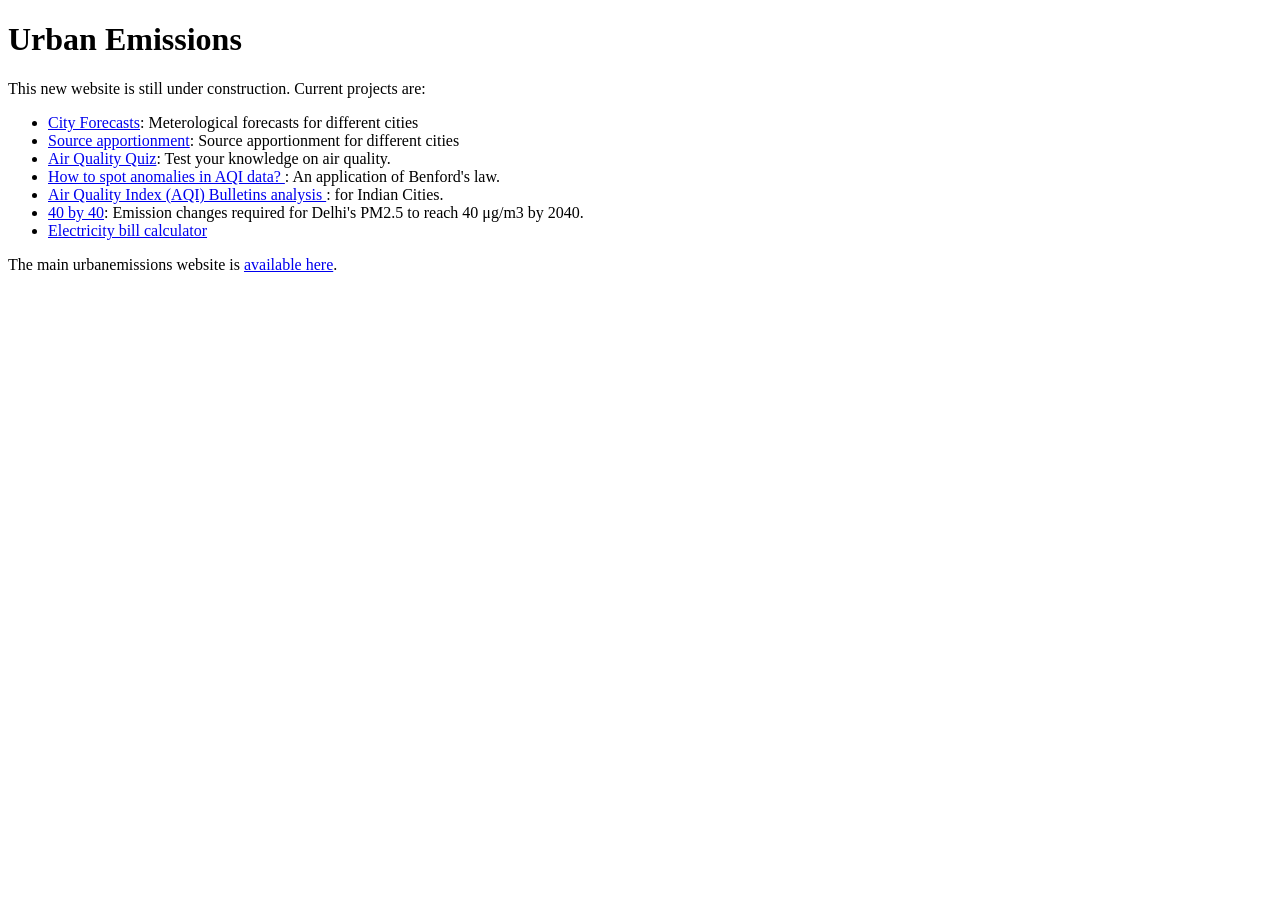
==== index.html @ 8eb144e7 "UPDATE Electricity slab calculator - editable tariff slabs" ====
<!DOCTYPE html>
<html>
<head>
  <title>Urban Emissions</title>
  <link rel="icon" href="ue.jpeg" type="image/jpeg">
</head>

<body>
<h1> Urban Emissions </h1> 
<p>This new website is still under construction. Current projects are:</p>

<ul>
<li><a href="forecasts/index.html">City Forecasts</a>: Meterological forecasts for different cities</li>
<li><a href="source_apportionment/index.html">Source apportionment</a>: Source apportionment for different cities</li>
<li><a href="https://urbanemissionsinfo.github.io/airqualityquiz/">Air Quality Quiz</a>: Test your knowledge on air quality.</li>
<li><a href="https://urbanemissionsinfo.github.io/Benford/">How to spot anomalies in AQI data? </a>:  An application of Benford's law.</li>
<li><a href="https://urbanemissionsinfo.github.io/AQI_bulletins/"> Air Quality Index (AQI) Bulletins analysis </a>:  for Indian Cities.</li>
<li><a href="https://urbanemissionsinfo.github.io/SolvingDelhiPollution/">40 by 40</a>: Emission changes required for Delhi's PM2.5 to reach 40 μg/m3 by 2040.</li>
<li><a href="https://urbanemissionsinfo.github.io/ElectricityCalculator/">Electricity bill calculator</a></li>

</ul>

<p>The main urbanemissions website is <a href="https://urbanemissions.info/">available here</a>.</p>
</body>
</html>
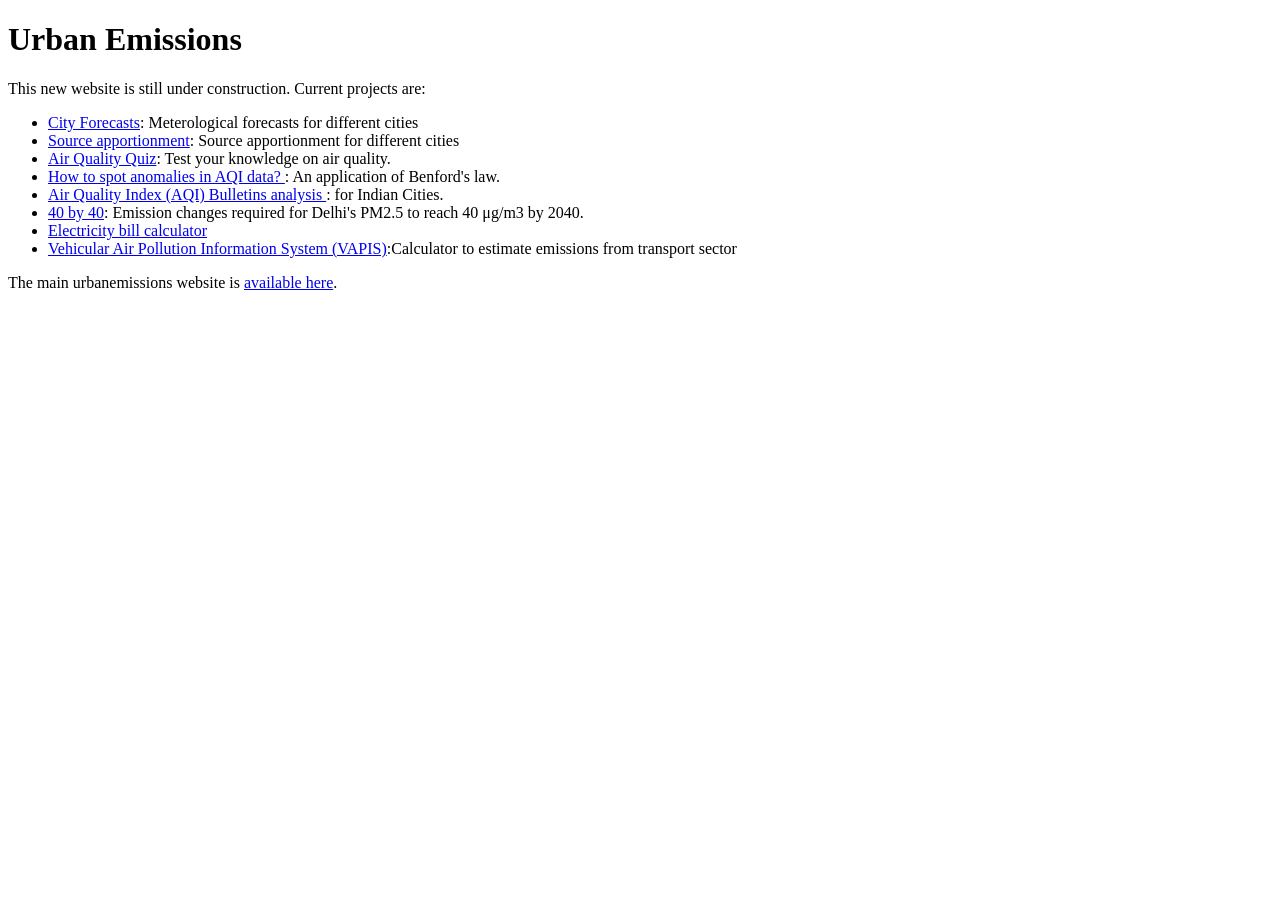
==== commit 2afc6859: "ADD Transport emissions calculatro to the list" ====
--- a/index.html
+++ b/index.html
@@ -17,6 +17,7 @@
 <li><a href="https://urbanemissionsinfo.github.io/AQI_bulletins/"> Air Quality Index (AQI) Bulletins analysis </a>:  for Indian Cities.</li>
 <li><a href="https://urbanemissionsinfo.github.io/SolvingDelhiPollution/">40 by 40</a>: Emission changes required for Delhi's PM2.5 to reach 40 μg/m3 by 2040.</li>
 <li><a href="https://urbanemissionsinfo.github.io/ElectricityCalculator/">Electricity bill calculator</a></li>
+<li><a href="https://urbanemissionsinfo.github.io/TransportEmissions/">Vehicular Air Pollution Information System (VAPIS)</a>:Calculator to estimate emissions from transport sector</li>
 
 </ul>
 
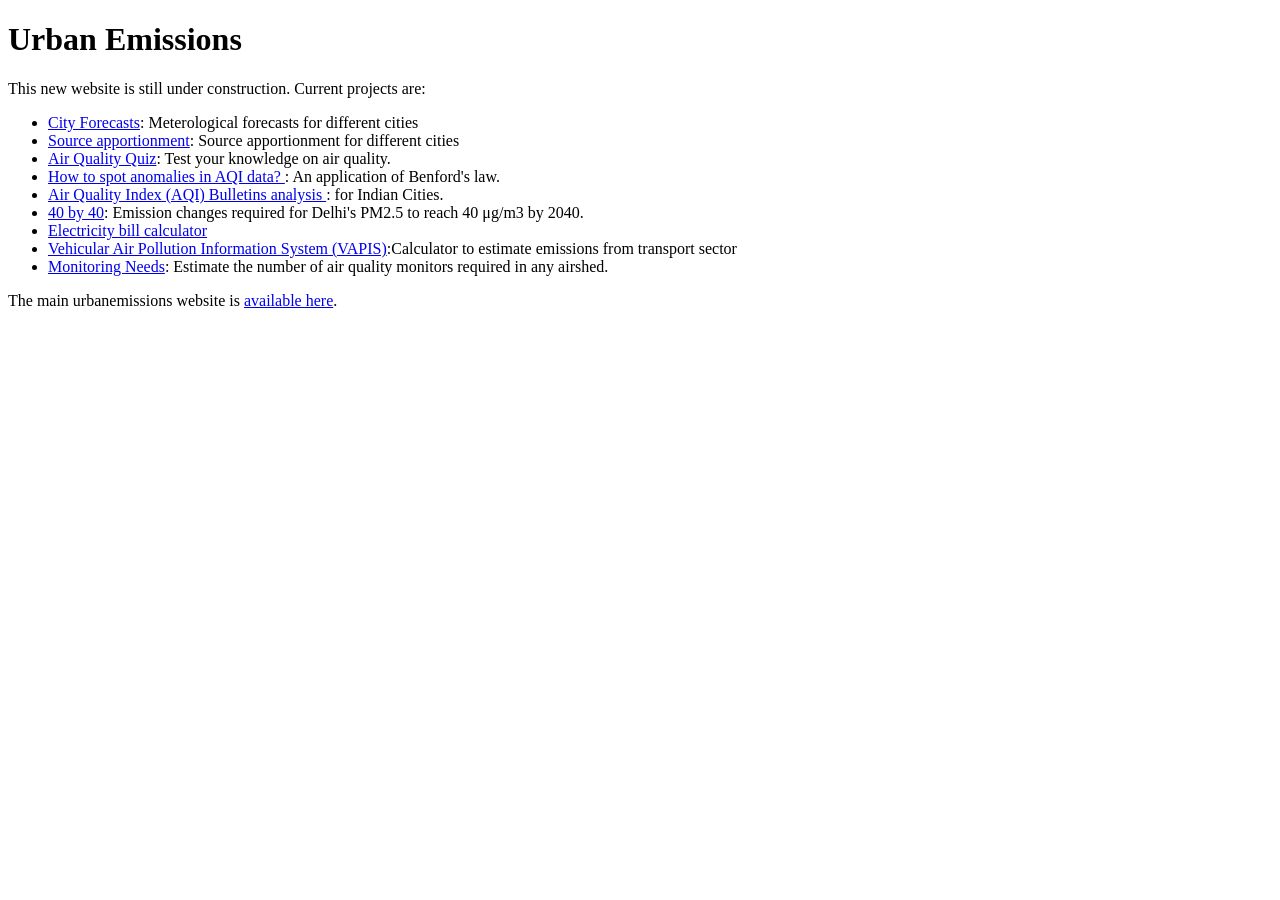
==== commit b1f04c62: "ADD Monitoring Needs" ====
--- a/index.html
+++ b/index.html
@@ -18,6 +18,7 @@
 <li><a href="https://urbanemissionsinfo.github.io/SolvingDelhiPollution/">40 by 40</a>: Emission changes required for Delhi's PM2.5 to reach 40 μg/m3 by 2040.</li>
 <li><a href="https://urbanemissionsinfo.github.io/ElectricityCalculator/">Electricity bill calculator</a></li>
 <li><a href="https://urbanemissionsinfo.github.io/TransportEmissions/">Vehicular Air Pollution Information System (VAPIS)</a>:Calculator to estimate emissions from transport sector</li>
+<li><a href="https://urbanemissionsinfo.github.io/MonitoringNeeds/">Monitoring Needs</a>: Estimate the number of air quality monitors required in any airshed.</li>
 
 </ul>
 
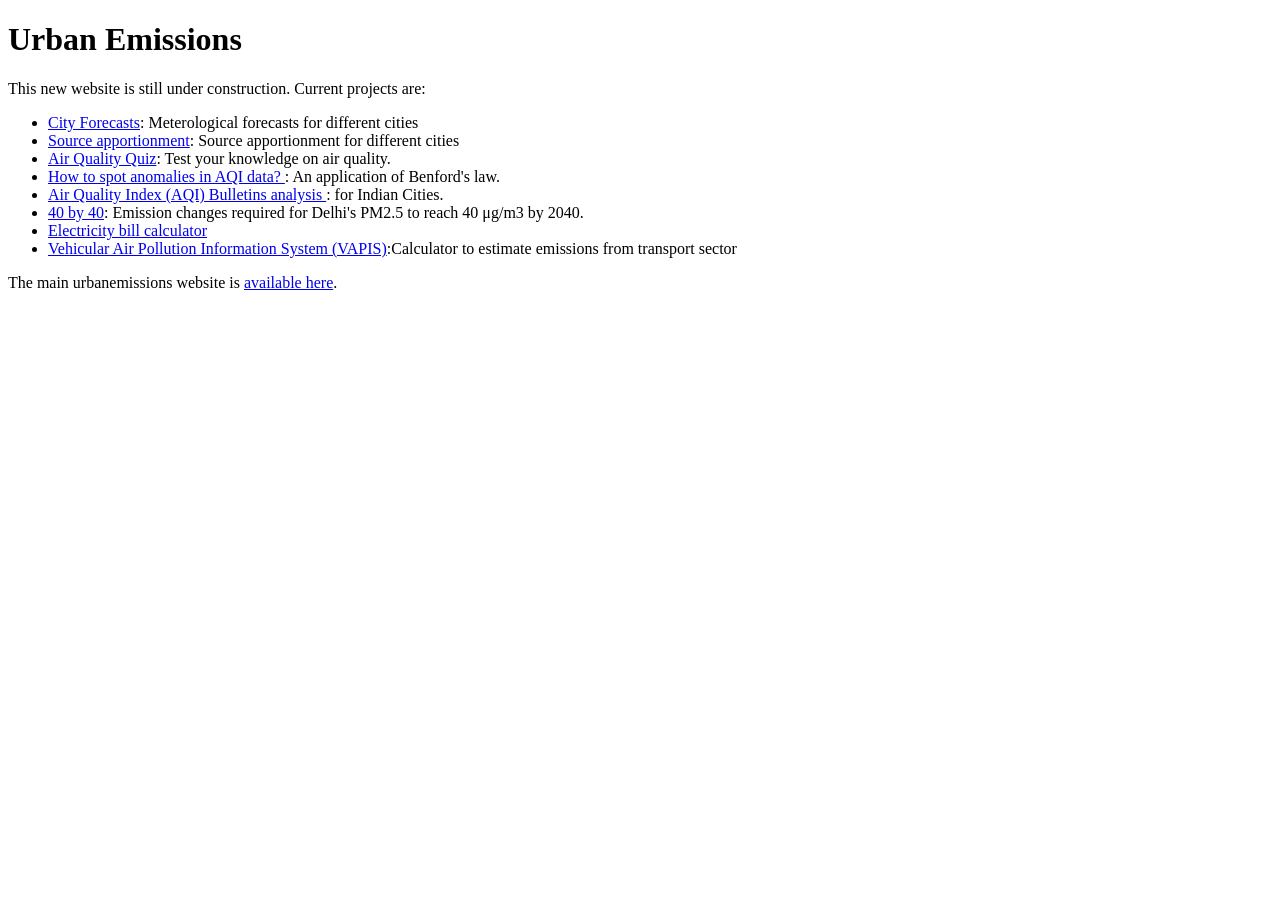
==== commit 08307345: "UPDATE Links" ====
--- a/index.html
+++ b/index.html
@@ -18,7 +18,7 @@
 <li><a href="https://urbanemissionsinfo.github.io/SolvingDelhiPollution/">40 by 40</a>: Emission changes required for Delhi's PM2.5 to reach 40 μg/m3 by 2040.</li>
 <li><a href="https://urbanemissionsinfo.github.io/ElectricityCalculator/">Electricity bill calculator</a></li>
 <li><a href="https://urbanemissionsinfo.github.io/TransportEmissions/">Vehicular Air Pollution Information System (VAPIS)</a>:Calculator to estimate emissions from transport sector</li>
-<li><a href="https://urbanemissionsinfo.github.io/MonitoringNeeds/">Monitoring Needs</a>: Estimate the number of air quality monitors required in any airshed.</li>
+<!-- <li><a href="https://urbanemissionsinfo.github.io/MonitoringNeeds/">Monitoring Needs</a>: Estimate the number of air quality monitors required in any airshed.</li> -->
 
 </ul>
 
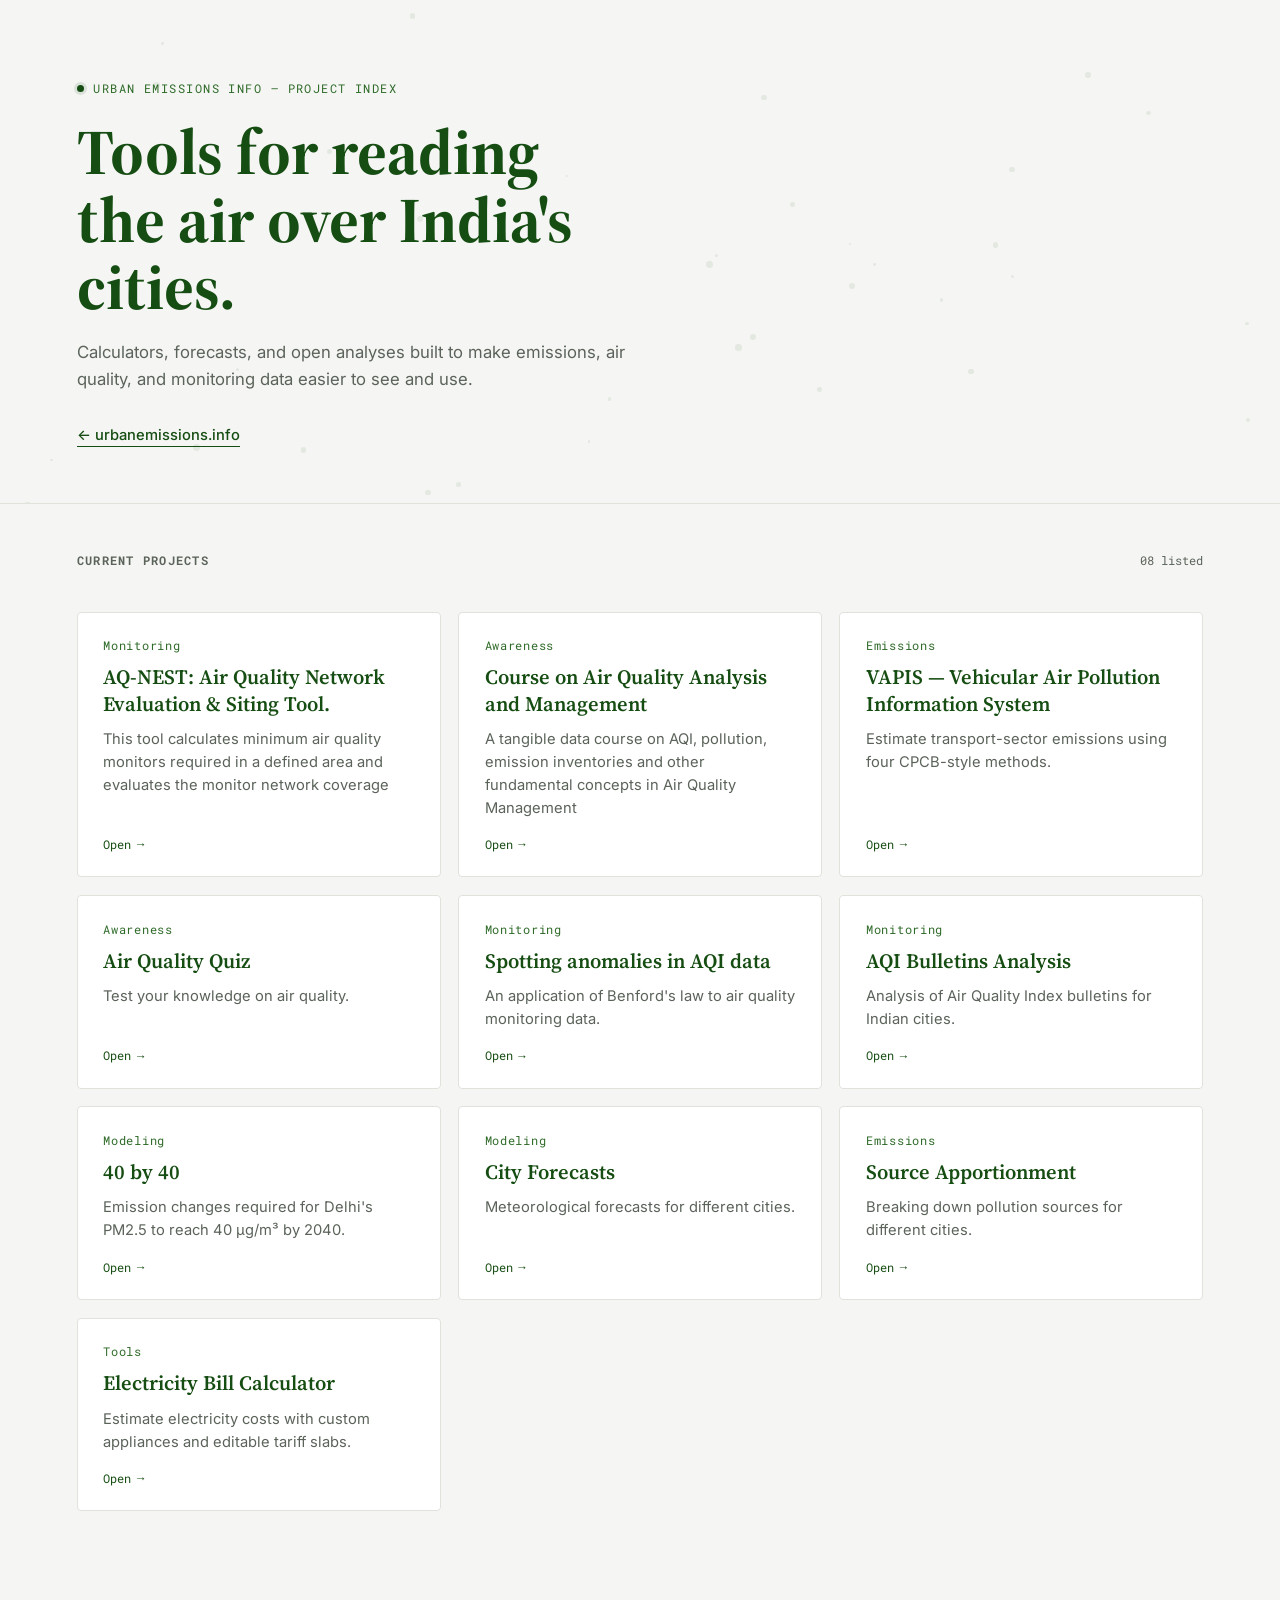
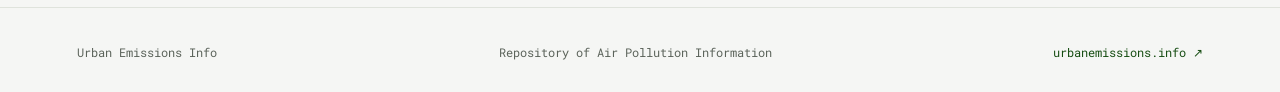
==== commit aa885f15: "UPDATE design of the list" ====
--- a/index.html
+++ b/index.html
@@ -1,27 +1,378 @@
 <!DOCTYPE html>
-<html>
+<html lang="en">
 <head>
-  <title>Urban Emissions</title>
-  <link rel="icon" href="ue.jpeg" type="image/jpeg">
+<meta charset="UTF-8">
+<meta name="viewport" content="width=device-width, initial-scale=1.0">
+<title>Urban Emissions — Projects</title>
+<link rel="icon" href="ue.jpeg" type="image/jpeg">
+<link rel="preconnect" href="https://fonts.googleapis.com">
+<link rel="preconnect" href="https://fonts.gstatic.com" crossorigin>
+<link href="https://fonts.googleapis.com/css2?family=Source+Serif+4:opsz,wght@8..60,400;8..60,600;8..60,700&family=Inter:wght@400;500;600&family=Roboto+Mono:wght@400;500&display=swap" rel="stylesheet">
+<style>
+  :root{
+    --green: #164D12;
+    --green-soft: #2f6b29;
+    --bg: #f5f6f4;
+    --card: #ffffff;
+    --ink: #1b1f1a;
+    --ink-soft: #5b635a;
+    --line: #dfe3dc;
+    --mono: 'Roboto Mono', monospace;
+  }
+
+  *{ box-sizing: border-box; }
+  html{ scroll-behavior: smooth; }
+
+  body{
+    margin:0;
+    background: var(--bg);
+    color: var(--ink);
+    font-family: 'Inter', sans-serif;
+    -webkit-font-smoothing: antialiased;
+  }
+
+  a{ color: inherit; }
+
+  /* ---------- Header / Hero ---------- */
+  header{
+    padding: 5rem 6vw 3.5rem;
+    position: relative;
+    overflow: hidden;
+    border-bottom: 1px solid var(--line);
+  }
+
+  .eyebrow{
+    font-family: var(--mono);
+    font-size: 0.75rem;
+    letter-spacing: 0.12em;
+    text-transform: uppercase;
+    color: var(--green-soft);
+    display: flex;
+    align-items: center;
+    gap: 0.6rem;
+    margin-bottom: 1.4rem;
+  }
+
+  .eyebrow::before{
+    content: '';
+    width: 7px;
+    height: 7px;
+    border-radius: 50%;
+    background: var(--green);
+    display: inline-block;
+    box-shadow: 0 0 0 3px rgba(22,77,18,0.12);
+  }
+
+  h1{
+    font-family: 'Source Serif 4', serif;
+    font-weight: 700;
+    font-size: clamp(2.4rem, 5vw, 4rem);
+    line-height: 1.05;
+    margin: 0 0 1.2rem;
+    max-width: 16ch;
+    color: var(--green);
+  }
+
+  header p.lede{
+    font-size: 1.05rem;
+    line-height: 1.6;
+    color: var(--ink-soft);
+    max-width: 52ch;
+    margin: 0 0 0.5rem;
+  }
+
+  header .home-link{
+    display: inline-flex;
+    align-items: center;
+    gap: 0.4rem;
+    margin-top: 1.6rem;
+    font-size: 0.92rem;
+    font-weight: 500;
+    color: var(--green);
+    text-decoration: none;
+    border-bottom: 1px solid var(--green);
+    padding-bottom: 2px;
+    transition: opacity 0.15s ease;
+  }
+  header .home-link:hover{ opacity: 0.65; }
+
+  /* Signature: particulate field, representing PM readings, drifting behind the hero */
+  .particulate{
+    position: absolute;
+    inset: 0;
+    pointer-events: none;
+    z-index: 0;
+  }
+  .particulate span{
+    position: absolute;
+    border-radius: 50%;
+    background: var(--green);
+    opacity: 0.08;
+  }
+  header > *:not(.particulate){ position: relative; z-index: 1; }
+
+  @media (prefers-reduced-motion: no-preference){
+    .particulate span{ animation: drift linear infinite; }
+  }
+  @keyframes drift{
+    from{ transform: translateY(0); }
+    to{ transform: translateY(-40px); }
+  }
+
+  /* ---------- Section label ---------- */
+  .section-label{
+    padding: 3rem 6vw 0;
+    display: flex;
+    align-items: baseline;
+    justify-content: space-between;
+    gap: 1rem;
+  }
+  .section-label h2{
+    font-family: var(--mono);
+    font-size: 0.78rem;
+    letter-spacing: 0.1em;
+    text-transform: uppercase;
+    color: var(--ink-soft);
+    margin: 0;
+  }
+  .section-label .count{
+    font-family: var(--mono);
+    font-size: 0.78rem;
+    color: var(--ink-soft);
+  }
+
+  /* ---------- Project grid ---------- */
+  main{
+    padding: 1.5rem 6vw 6rem;
+  }
+
+  .grid{
+    display: grid;
+    grid-template-columns: repeat(auto-fill, minmax(300px, 1fr));
+    gap: 1.1rem;
+    margin-top: 1.2rem;
+  }
+
+  .card{
+    background: var(--card);
+    border: 1px solid var(--line);
+    border-radius: 4px;
+    padding: 1.6rem 1.6rem 1.5rem;
+    text-decoration: none;
+    color: var(--ink);
+    display: flex;
+    flex-direction: column;
+    gap: 0.7rem;
+    transition: border-color 0.18s ease, transform 0.18s ease, box-shadow 0.18s ease;
+    position: relative;
+  }
+
+  .card:hover{
+    border-color: var(--green);
+    transform: translateY(-2px);
+    box-shadow: 0 8px 24px -12px rgba(22,77,18,0.28);
+  }
+
+  .card .idx{
+    font-family: var(--mono);
+    font-size: 0.72rem;
+    color: var(--green-soft);
+    letter-spacing: 0.06em;
+  }
+
+  .card h3{
+    font-family: 'Source Serif 4', serif;
+    font-weight: 600;
+    font-size: 1.28rem;
+    line-height: 1.28;
+    margin: 0;
+    color: var(--green);
+  }
+
+  .card p{
+    font-size: 0.92rem;
+    line-height: 1.55;
+    color: var(--ink-soft);
+    margin: 0;
+    flex-grow: 1;
+  }
+
+  .card .go{
+    font-family: var(--mono);
+    font-size: 0.76rem;
+    color: var(--green);
+    display: inline-flex;
+    align-items: center;
+    gap: 0.35rem;
+    margin-top: 0.3rem;
+  }
+  .card .go .arrow{ transition: transform 0.18s ease; }
+  .card:hover .go .arrow{ transform: translateX(3px); }
+
+  .card.wip{
+    opacity: 0.55;
+    filter: grayscale(0.3);
+  }
+  .card.wip::after{
+    content: 'in progress';
+    position: absolute;
+    top: 1.6rem;
+    right: 1.6rem;
+    font-family: var(--mono);
+    font-size: 0.65rem;
+    color: var(--ink-soft);
+    letter-spacing: 0.06em;
+  }
+
+  /* ---------- Footer ---------- */
+  footer{
+    border-top: 1px solid var(--line);
+    padding: 2.2rem 6vw;
+    display: flex;
+    justify-content: space-between;
+    align-items: center;
+    flex-wrap: wrap;
+    gap: 1rem;
+    font-family: var(--mono);
+    font-size: 0.78rem;
+    color: var(--ink-soft);
+  }
+  footer a{ color: var(--green); text-decoration: none; border-bottom: 1px solid transparent; }
+  footer a:hover{ border-bottom-color: var(--green); }
+
+  @media (max-width: 640px){
+    header{ padding: 3.5rem 6vw 2.5rem; }
+    .section-label{ padding: 2.2rem 6vw 0; flex-direction: column; align-items: flex-start; gap: 0.3rem; }
+    main{ padding: 1rem 6vw 4rem; }
+  }
+</style>
 </head>
-
 <body>
-<h1> Urban Emissions </h1> 
-<p>This new website is still under construction. Current projects are:</p>
-
-<ul>
-<li><a href="forecasts/index.html">City Forecasts</a>: Meterological forecasts for different cities</li>
-<li><a href="source_apportionment/index.html">Source apportionment</a>: Source apportionment for different cities</li>
-<li><a href="https://urbanemissionsinfo.github.io/airqualityquiz/">Air Quality Quiz</a>: Test your knowledge on air quality.</li>
-<li><a href="https://urbanemissionsinfo.github.io/Benford/">How to spot anomalies in AQI data? </a>:  An application of Benford's law.</li>
-<li><a href="https://urbanemissionsinfo.github.io/AQI_bulletins/"> Air Quality Index (AQI) Bulletins analysis </a>:  for Indian Cities.</li>
-<li><a href="https://urbanemissionsinfo.github.io/SolvingDelhiPollution/">40 by 40</a>: Emission changes required for Delhi's PM2.5 to reach 40 μg/m3 by 2040.</li>
-<li><a href="https://urbanemissionsinfo.github.io/ElectricityCalculator/">Electricity bill calculator</a></li>
-<li><a href="https://urbanemissionsinfo.github.io/TransportEmissions/">Vehicular Air Pollution Information System (VAPIS)</a>:Calculator to estimate emissions from transport sector</li>
-<!-- <li><a href="https://urbanemissionsinfo.github.io/MonitoringNeeds/">Monitoring Needs</a>: Estimate the number of air quality monitors required in any airshed.</li> -->
-
-</ul>
-
-<p>The main urbanemissions website is <a href="https://urbanemissions.info/">available here</a>.</p>
+
+<header>
+  <div class="particulate" id="particulate"></div>
+  <div class="eyebrow">Urban Emissions Info — Project Index</div>
+  <h1>Tools for reading the air over India's cities.</h1>
+  <p class="lede">Calculators, forecasts, and open analyses built to make emissions, air quality, and monitoring data easier to see and use.</p>
+  <a class="home-link" href="https://urbanemissions.info/" target="_blank" rel="noopener">← urbanemissions.info</a>
+</header>
+
+<div class="section-label">
+  <h2>Current projects</h2>
+  <span class="count">08 listed</span>
+</div>
+
+<main>
+  <div class="grid">
+
+    <a class="card" href="https://urbanemissionsinfo.github.io/AQNEST/global.html">
+      <span class="idx">Monitoring</span>
+      <h3>AQ-NEST: Air Quality Network Evaluation & Siting Tool.</h3>
+      <p>This tool calculates minimum air quality monitors required in a defined area and evaluates the monitor network coverage</p>
+      <span class="go">Open <span class="arrow">→</span></span>
+    </a>
+
+    <a class="card" href="https://urbanemissionsinfo.github.io/AQCourse/">
+      <span class="idx">Awareness</span>
+      <h3>Course on Air Quality Analysis and Management</h3>
+      <p>A tangible data course on AQI, pollution, emission inventories and other fundamental concepts in Air Quality Management</p>
+      <span class="go">Open <span class="arrow">→</span></span>
+    </a>
+
+    <a class="card" href="https://urbanemissionsinfo.github.io/TransportEmissions/" target="_blank" rel="noopener">
+      <span class="idx">Emissions</span>
+      <h3>VAPIS — Vehicular Air Pollution Information System</h3>
+      <p>Estimate transport-sector emissions using four CPCB-style methods.</p>
+      <span class="go">Open <span class="arrow">→</span></span>
+    </a>
+
+    <a class="card" href="https://urbanemissionsinfo.github.io/airqualityquiz/" target="_blank" rel="noopener">
+      <span class="idx">Awareness</span>
+      <h3>Air Quality Quiz</h3>
+      <p>Test your knowledge on air quality.</p>
+      <span class="go">Open <span class="arrow">→</span></span>
+    </a>
+
+    <a class="card" href="https://urbanemissionsinfo.github.io/Benford/" target="_blank" rel="noopener">
+      <span class="idx">Monitoring</span>
+      <h3>Spotting anomalies in AQI data</h3>
+      <p>An application of Benford's law to air quality monitoring data.</p>
+      <span class="go">Open <span class="arrow">→</span></span>
+    </a>
+
+    <a class="card" href="https://urbanemissionsinfo.github.io/AQI_bulletins/" target="_blank" rel="noopener">
+      <span class="idx">Monitoring</span>
+      <h3>AQI Bulletins Analysis</h3>
+      <p>Analysis of Air Quality Index bulletins for Indian cities.</p>
+      <span class="go">Open <span class="arrow">→</span></span>
+    </a>
+
+    <a class="card" href="https://urbanemissionsinfo.github.io/SolvingDelhiPollution/" target="_blank" rel="noopener">
+      <span class="idx">Modeling</span>
+      <h3>40 by 40</h3>
+      <p>Emission changes required for Delhi's PM2.5 to reach 40 μg/m³ by 2040.</p>
+      <span class="go">Open <span class="arrow">→</span></span>
+    </a>
+
+    <a class="card" href="forecasts/index.html">
+      <span class="idx">Modeling</span>
+      <h3>City Forecasts</h3>
+      <p>Meteorological forecasts for different cities.</p>
+      <span class="go">Open <span class="arrow">→</span></span>
+    </a>
+
+
+
+    <a class="card" href="source_apportionment/index.html">
+      <span class="idx">Emissions</span>
+      <h3>Source Apportionment</h3>
+      <p>Breaking down pollution sources for different cities.</p>
+      <span class="go">Open <span class="arrow">→</span></span>
+    </a>
+
+    
+
+    <a class="card" href="https://urbanemissionsinfo.github.io/ElectricityCalculator/" target="_blank" rel="noopener">
+      <span class="idx">Tools</span>
+      <h3>Electricity Bill Calculator</h3>
+      <p>Estimate electricity costs with custom appliances and editable tariff slabs.</p>
+      <span class="go">Open <span class="arrow">→</span></span>
+    </a>
+
+    <!--
+    <div class="card wip">
+      <span class="idx">09 — Monitoring</span>
+      <h3>Monitoring Needs</h3>
+      <p>Estimate the number of air quality monitors required in any airshed.</p>
+    </div>
+    -->
+
+  </div>
+</main>
+
+<footer>
+  <span>Urban Emissions Info</span>
+  <span>Repository of Air Pollution Information</span>
+  <a href="https://urbanemissions.info/" target="_blank" rel="noopener">urbanemissions.info ↗</a>
+</footer>
+
+<script>
+  // Signature element: a quiet field of drifting particulate dots behind the hero,
+  // sized and placed with slight randomness to suggest a PM2.5 reading rather than decoration.
+  const field = document.getElementById('particulate');
+  const count = window.innerWidth < 640 ? 18 : 34;
+  for(let i=0;i<count;i++){
+    const dot = document.createElement('span');
+    const size = 2 + Math.random()*5;
+    dot.style.width = size + 'px';
+    dot.style.height = size + 'px';
+    dot.style.left = Math.random()*100 + '%';
+    dot.style.top = Math.random()*100 + '%';
+    dot.style.animationDuration = (14 + Math.random()*16) + 's';
+    dot.style.animationDelay = (-Math.random()*20) + 's';
+    field.appendChild(dot);
+  }
+</script>
+
 </body>
 </html>
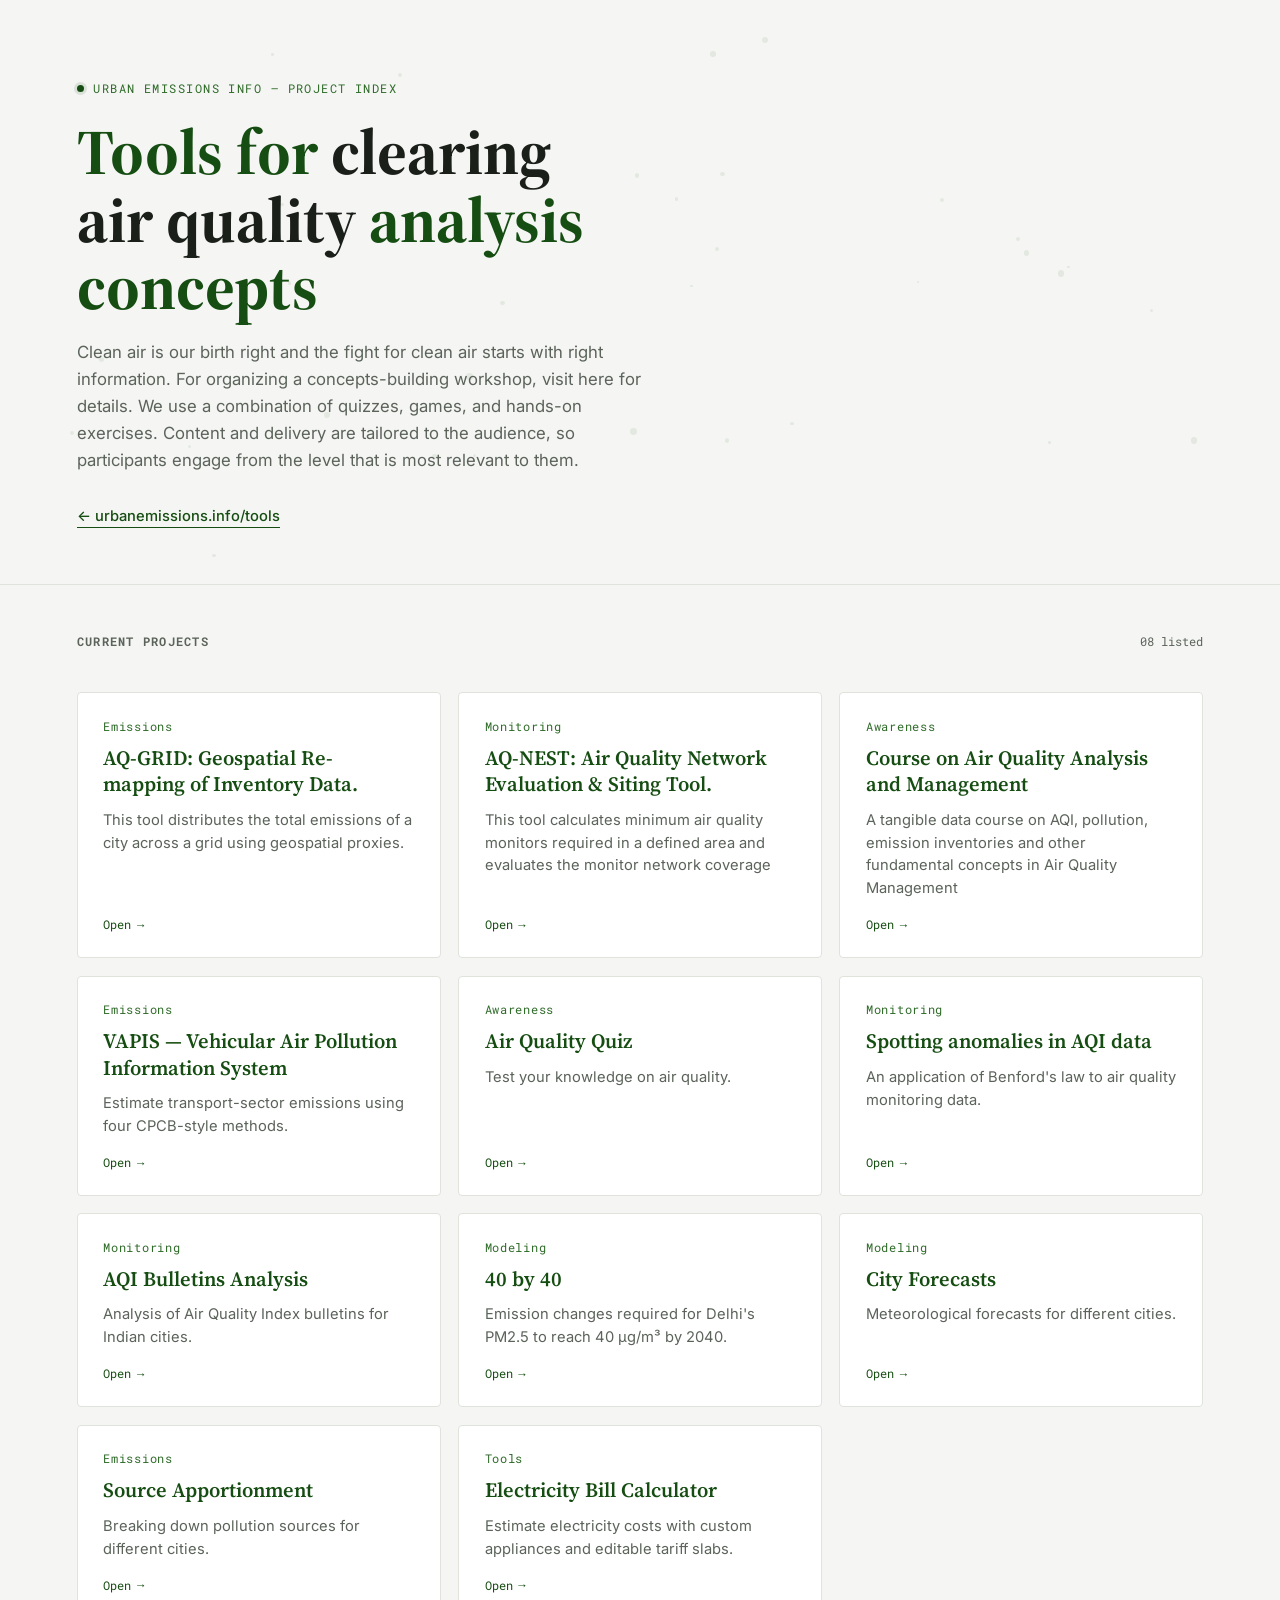
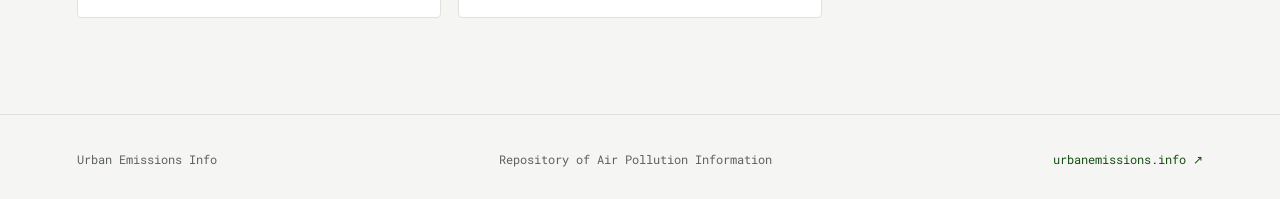
==== commit b0f1fd27: "ADD AQGRID" ====
--- a/index.html
+++ b/index.html
@@ -252,9 +252,13 @@
 <header>
   <div class="particulate" id="particulate"></div>
   <div class="eyebrow">Urban Emissions Info — Project Index</div>
-  <h1>Tools for reading the air over India's cities.</h1>
-  <p class="lede">Calculators, forecasts, and open analyses built to make emissions, air quality, and monitoring data easier to see and use.</p>
-  <a class="home-link" href="https://urbanemissions.info/" target="_blank" rel="noopener">← urbanemissions.info</a>
+  <h1>Tools for <span style="color: #1b1f1a;">clearing air quality</span> analysis concepts</h1>
+  <p class="lede">Clean air is our birth right and the fight for clean air starts with right information. 
+    For organizing a concepts-building workshop, visit here for details. 
+    We use a combination of quizzes, games, and hands-on exercises. 
+    Content and delivery are tailored to the audience, so participants engage from the level that is most relevant to them.
+ </p>
+  <a class="home-link" href="https://urbanemissions.info/tools/air-quality-information-awareness-for-better-planning/" target="_blank" rel="noopener">← urbanemissions.info/tools</a>
 </header>
 
 <div class="section-label">
@@ -264,6 +268,13 @@
 
 <main>
   <div class="grid">
+
+    <a class="card" href="https://urbanemissionsinfo.github.io/AQ-GRID/">
+      <span class="idx">Emissions</span>
+      <h3>AQ-GRID: Geospatial Re-mapping of Inventory Data.</h3>
+      <p>This tool distributes the total emissions of a city across a grid using geospatial proxies.</p>
+      <span class="go">Open <span class="arrow">→</span></span>
+    </a>
 
     <a class="card" href="https://urbanemissionsinfo.github.io/AQNEST/global.html">
       <span class="idx">Monitoring</span>
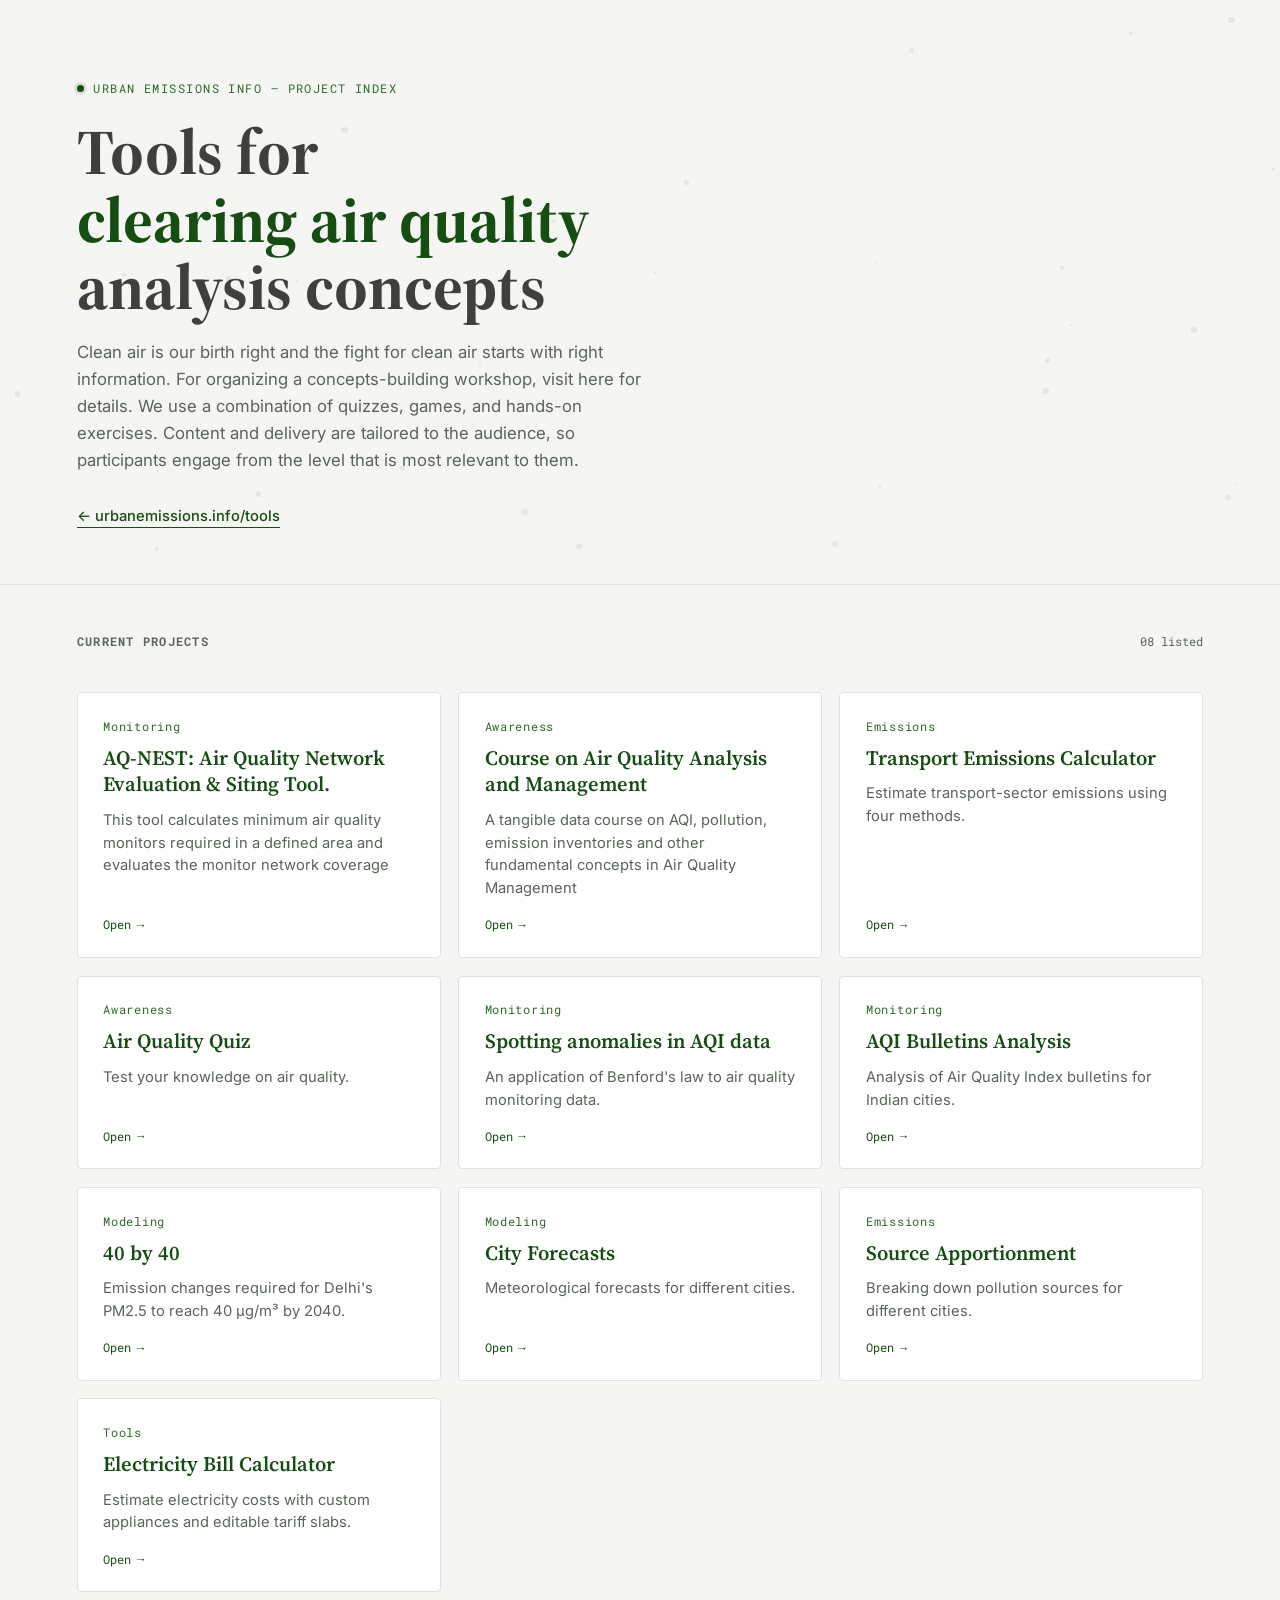
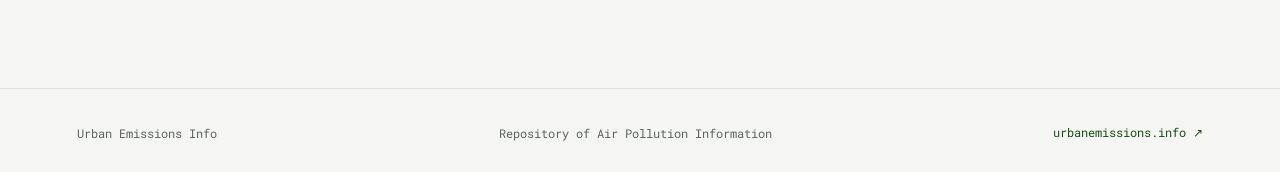
==== commit d12962e1: "UPDATE text changes" ====
--- a/index.html
+++ b/index.html
@@ -252,7 +252,9 @@
 <header>
   <div class="particulate" id="particulate"></div>
   <div class="eyebrow">Urban Emissions Info — Project Index</div>
-  <h1>Tools for <span style="color: #1b1f1a;">clearing air quality</span> analysis concepts</h1>
+  <h1> <span style="color: #1b1f1ad8;">Tools for</span> <br>
+       clearing air quality<br>
+       <span style="color: #1b1f1ad8;">analysis concepts</span> </h1>
   <p class="lede">Clean air is our birth right and the fight for clean air starts with right information. 
     For organizing a concepts-building workshop, visit here for details. 
     We use a combination of quizzes, games, and hands-on exercises. 
@@ -269,12 +271,12 @@
 <main>
   <div class="grid">
 
-    <a class="card" href="https://urbanemissionsinfo.github.io/AQ-GRID/">
+    <!-- <a class="card" href="https://urbanemissionsinfo.github.io/AQMESH/">
       <span class="idx">Emissions</span>
-      <h3>AQ-GRID: Geospatial Re-mapping of Inventory Data.</h3>
+      <h3>AQ-MESH: Air Quality Mapping of Emission Estimates to Hotspots.</h3>
       <p>This tool distributes the total emissions of a city across a grid using geospatial proxies.</p>
       <span class="go">Open <span class="arrow">→</span></span>
-    </a>
+    </a> -->
 
     <a class="card" href="https://urbanemissionsinfo.github.io/AQNEST/global.html">
       <span class="idx">Monitoring</span>
@@ -292,8 +294,8 @@
 
     <a class="card" href="https://urbanemissionsinfo.github.io/TransportEmissions/" target="_blank" rel="noopener">
       <span class="idx">Emissions</span>
-      <h3>VAPIS — Vehicular Air Pollution Information System</h3>
-      <p>Estimate transport-sector emissions using four CPCB-style methods.</p>
+      <h3>Transport Emissions Calculator</h3>
+      <p>Estimate transport-sector emissions using four methods.</p>
       <span class="go">Open <span class="arrow">→</span></span>
     </a>
 
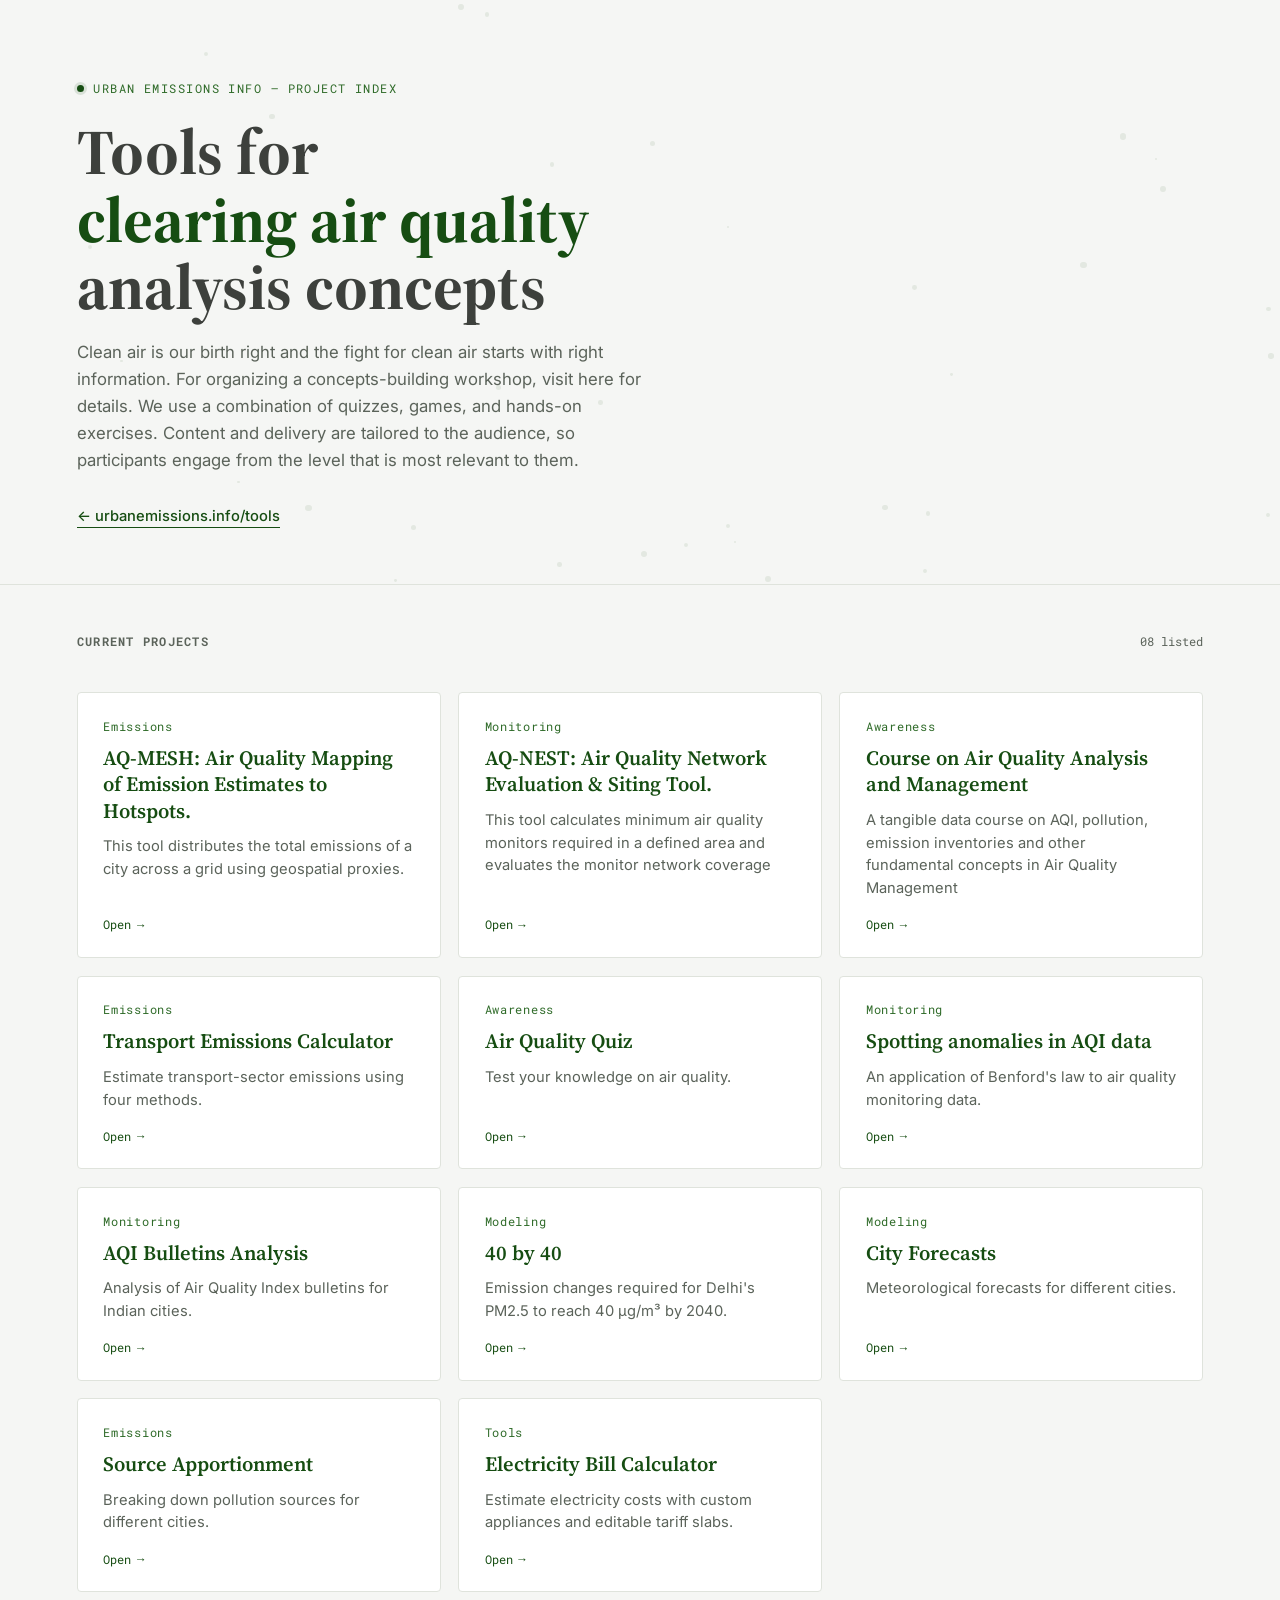
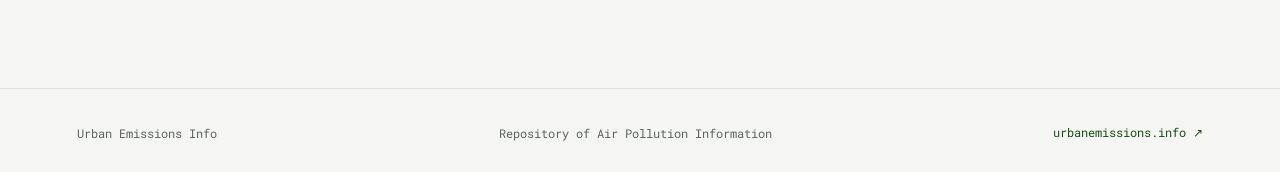
==== commit cddb0250: "ADD AQMESH" ====
--- a/index.html
+++ b/index.html
@@ -271,12 +271,12 @@
 <main>
   <div class="grid">
 
-    <!-- <a class="card" href="https://urbanemissionsinfo.github.io/AQMESH/">
+    <a class="card" href="https://urbanemissionsinfo.github.io/AQMESH/">
       <span class="idx">Emissions</span>
       <h3>AQ-MESH: Air Quality Mapping of Emission Estimates to Hotspots.</h3>
       <p>This tool distributes the total emissions of a city across a grid using geospatial proxies.</p>
       <span class="go">Open <span class="arrow">→</span></span>
-    </a> -->
+    </a>
 
     <a class="card" href="https://urbanemissionsinfo.github.io/AQNEST/global.html">
       <span class="idx">Monitoring</span>
